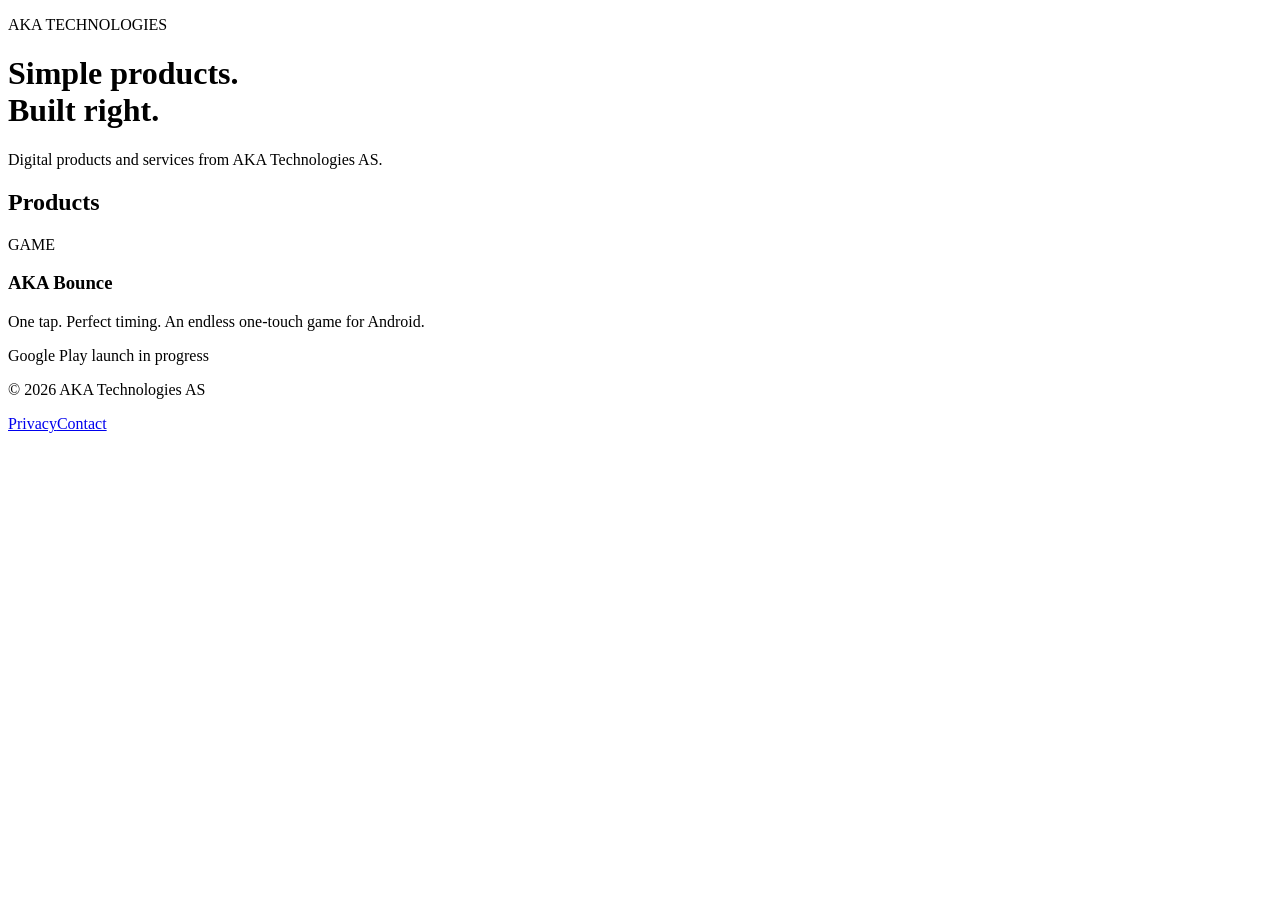
==== index.html @ 264ce839 "Publish AKA Technologies product page" ====
<!doctype html>
<html lang="en">
<head>
  <meta charset="utf-8">
  <meta name="viewport" content="width=device-width, initial-scale=1">
  <meta name="description" content="Products and services by AKA Technologies AS.">
  <title>AKA Technologies</title>
  <link rel="stylesheet" href="styles.css">
</head>
<body>
  <main>
    <p class="eyebrow">AKA TECHNOLOGIES</p>
    <h1>Simple products.<br>Built right.</h1>
    <p class="lead">Digital products and services from AKA Technologies AS.</p>
    <section aria-labelledby="products">
      <h2 id="products">Products</h2>
      <article>
        <span class="tag">GAME</span>
        <h3>AKA Bounce</h3>
        <p>One tap. Perfect timing. An endless one-touch game for Android.</p>
        <p class="status">Google Play launch in progress</p>
      </article>
    </section>
    <footer>
      <p>&copy; 2026 AKA Technologies AS</p>
      <nav aria-label="Legal"><a href="privacy.html">Privacy</a><a href="mailto:raymond@aka-technologies.no">Contact</a></nav>
    </footer>
  </main>
</body>
</html>
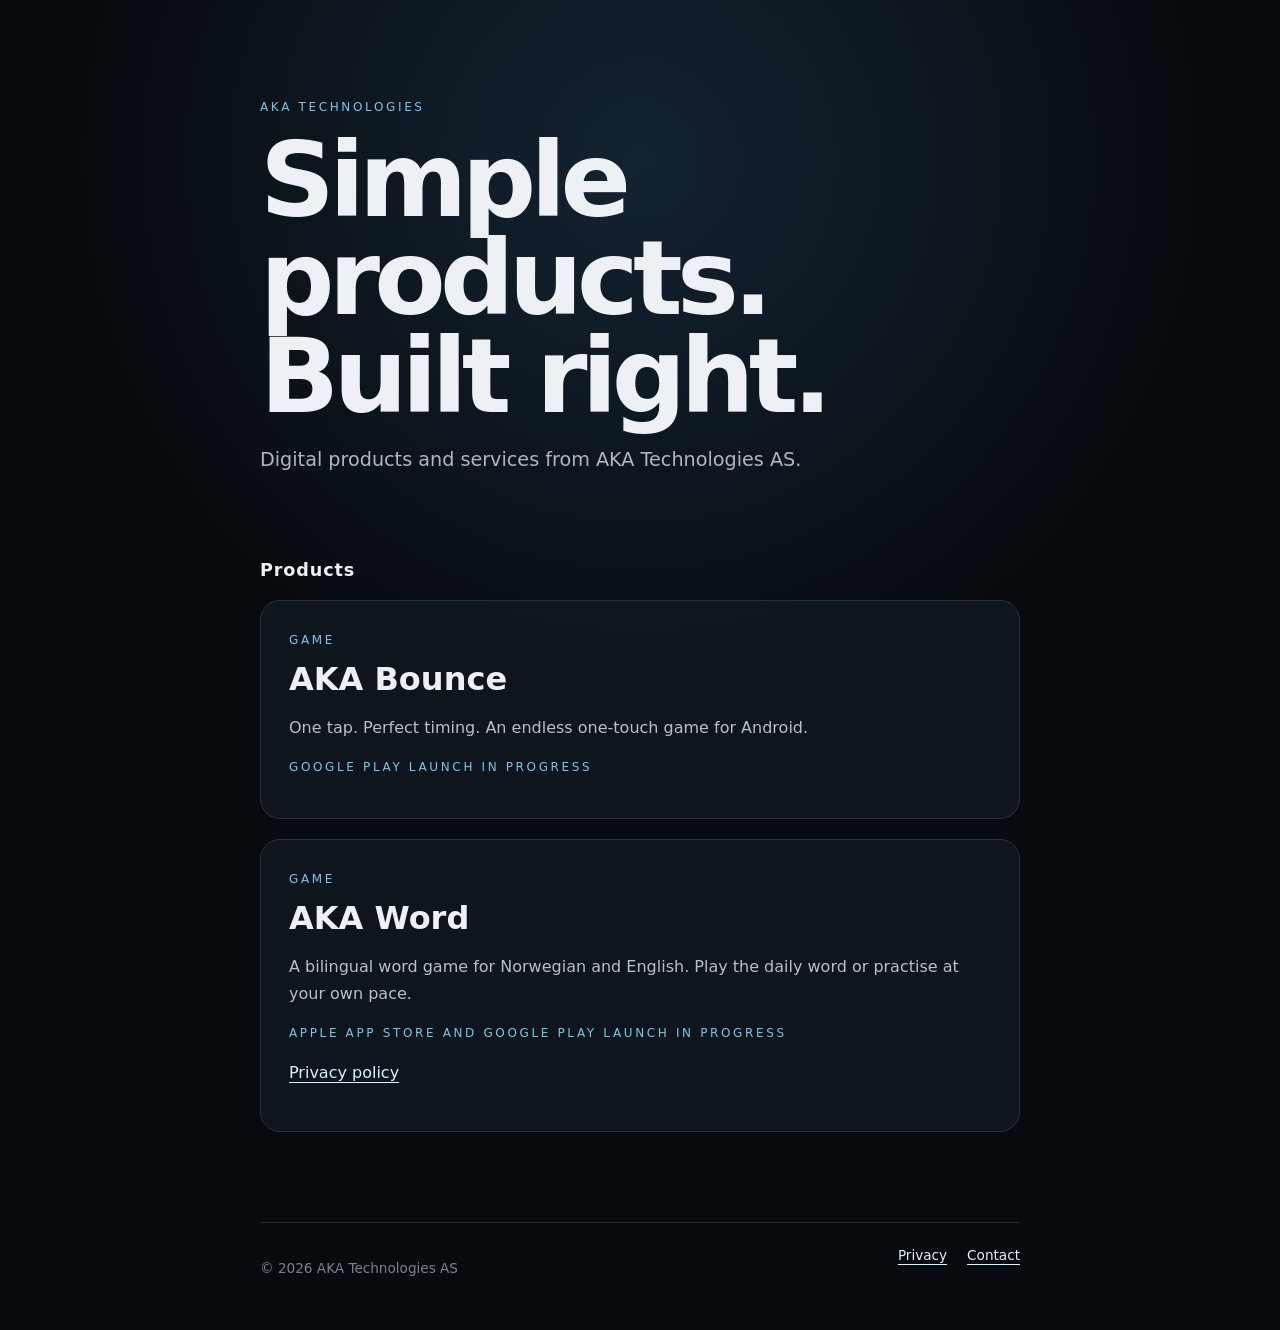
==== commit 39b37ecb: "Add AKA Word product and iOS privacy details" ====
--- a/index.html
+++ b/index.html
@@ -20,6 +20,13 @@
         <p>One tap. Perfect timing. An endless one-touch game for Android.</p>
         <p class="status">Google Play launch in progress</p>
       </article>
+      <article>
+        <span class="tag">GAME</span>
+        <h3>AKA Word</h3>
+        <p>A bilingual word game for Norwegian and English. Play the daily word or practise at your own pace.</p>
+        <p class="status">Apple App Store and Google Play launch in progress</p>
+        <p><a href="aka-word-privacy.html">Privacy policy</a></p>
+      </article>
     </section>
     <footer>
       <p>&copy; 2026 AKA Technologies AS</p>
--- a/styles.css
+++ b/styles.css
@@ -0,0 +1,16 @@
+:root { color-scheme: dark; font-family: Inter, ui-sans-serif, system-ui, sans-serif; background: #070b10; color: #edf1f5; }
+* { box-sizing: border-box; }
+body { margin: 0; min-height: 100vh; background: radial-gradient(circle at 50% 12%, #142330 0, #070b10 42%); }
+main { width: min(760px, calc(100% - 40px)); margin: 0 auto; padding: 88px 0 40px; }
+.eyebrow, .tag, .status { color: #79c7e8; font-size: .75rem; letter-spacing: .22em; text-transform: uppercase; }
+h1 { margin: 18px 0; font-size: clamp(3rem, 10vw, 6.5rem); line-height: .94; letter-spacing: -.055em; }
+.lead { max-width: 580px; color: #aeb7c1; font-size: 1.2rem; line-height: 1.65; }
+section { margin-top: 84px; }
+h2 { margin-top: 34px; font-size: 1.1rem; letter-spacing: .05em; }
+article { margin-top: 20px; padding: 28px; border: 1px solid #243340; border-radius: 20px; background: rgba(17, 25, 33, .74); }
+article h3 { margin: 12px 0 8px; font-size: 2rem; }
+article p, .policy p { color: #b8c0c8; line-height: 1.7; }
+a { color: #d9f3ff; text-underline-offset: 4px; }
+footer { display: flex; justify-content: space-between; gap: 24px; margin-top: 90px; padding-top: 24px; border-top: 1px solid #202b35; color: #78838e; font-size: .85rem; }
+nav { display: flex; gap: 20px; }
+@media (max-width: 520px) { main { padding-top: 56px; } footer { flex-direction: column; } }
